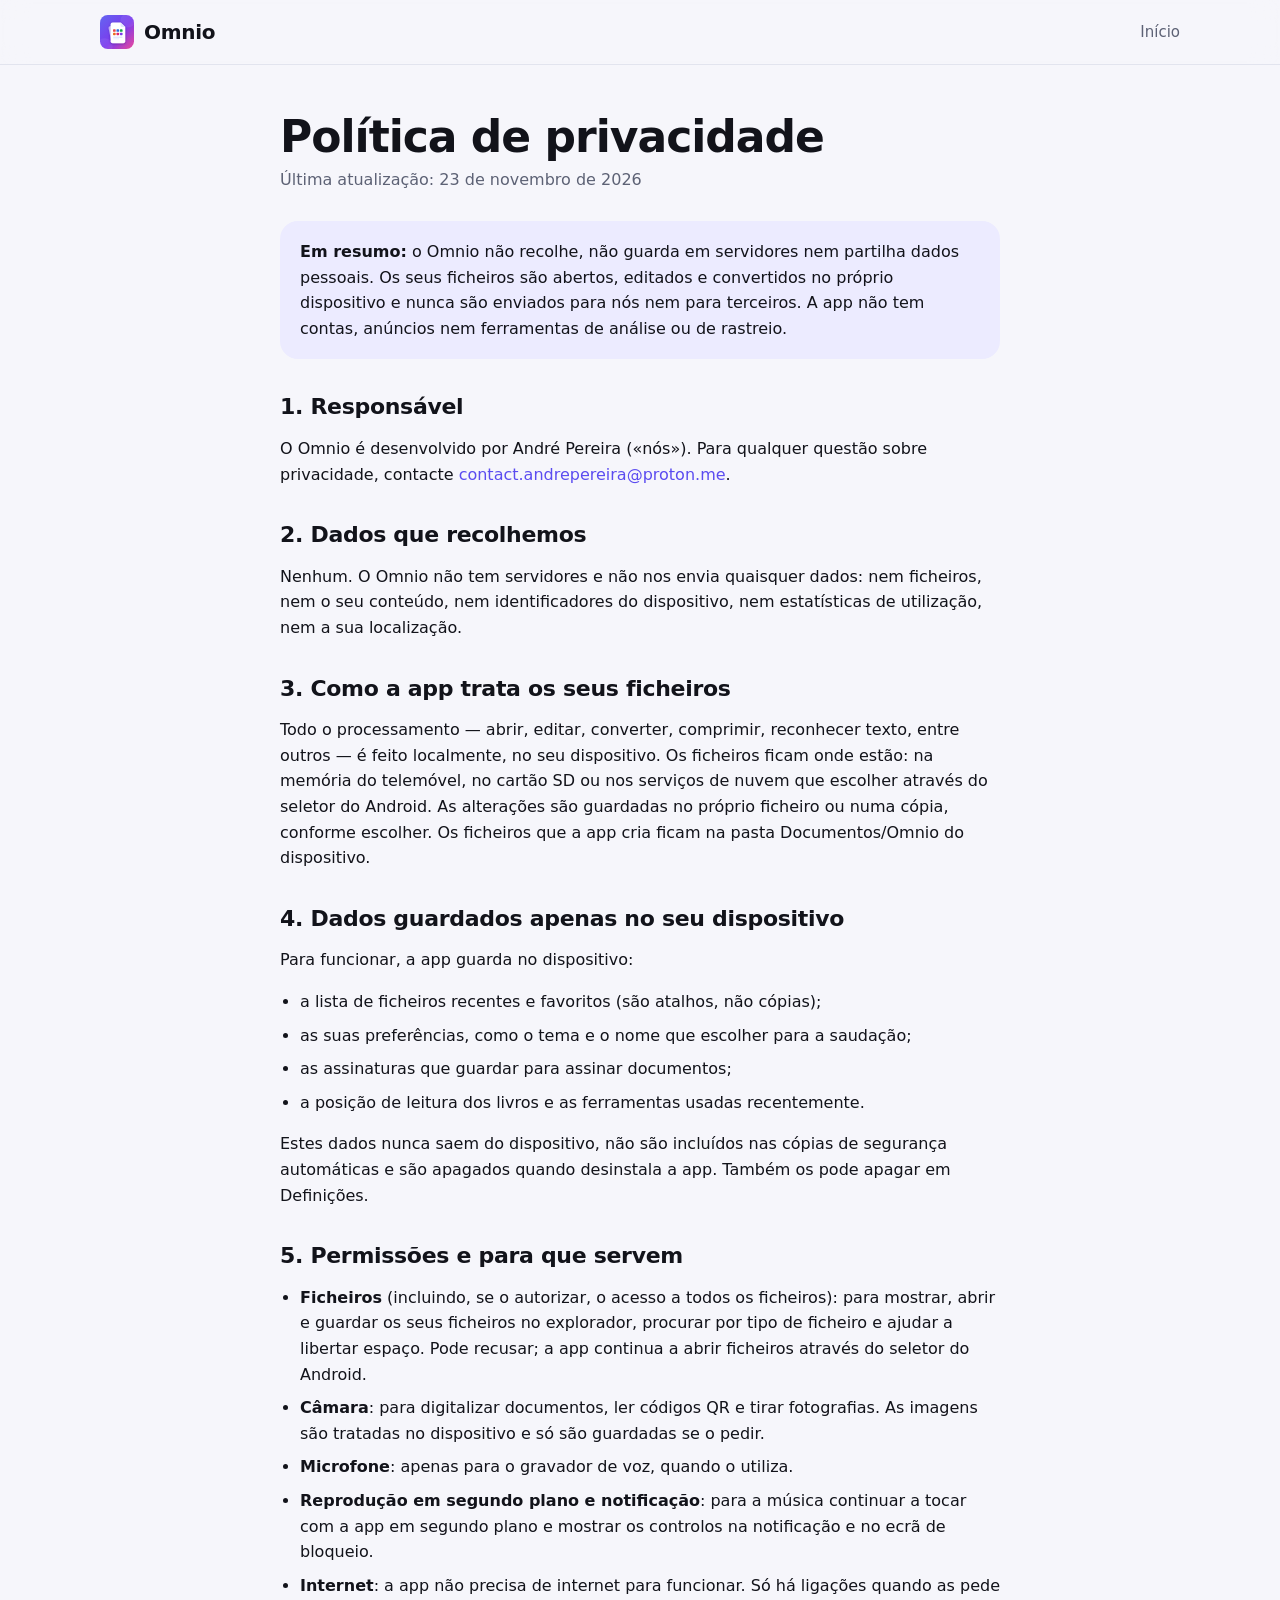
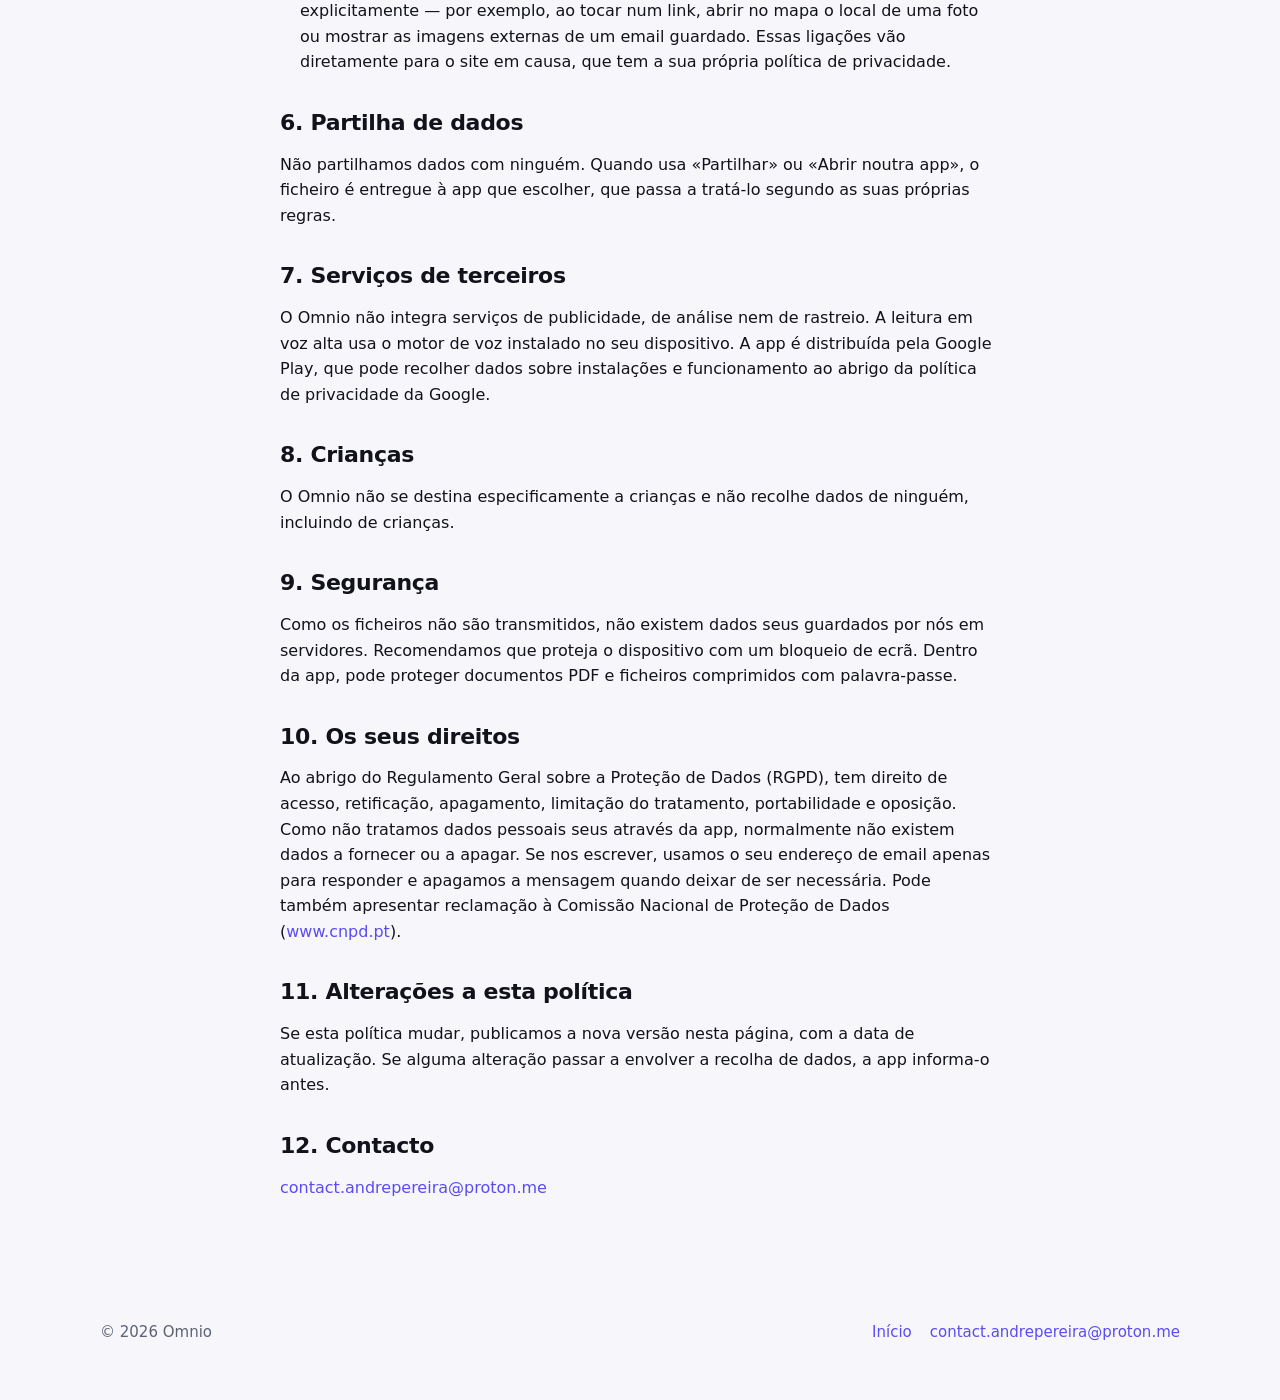
==== privacidade.html @ fa13747e "Site do Omnio e política de privacidade Co-Authored-By: Claude Opus 5.5 <noreply@anthropic.com> Clau" ====
<!doctype html>
<html lang="pt-PT">
<head>
  <meta charset="utf-8" />
  <meta name="viewport" content="width=device-width, initial-scale=1" />
  <title>Política de privacidade · Omnio</title>
  <meta name="description" content="Política de privacidade do Omnio: a app não recolhe, não guarda em servidores nem partilha dados pessoais." />
  <meta name="theme-color" content="#5b4cf0" />
  <link rel="icon" href="img/icone.svg" type="image/svg+xml" />
  <link rel="stylesheet" href="style.css" />
</head>
<body>
  <header class="top">
    <div class="wrap">
      <a class="logo" href="./"><img src="img/icone.svg" alt="" />Omnio</a>
      <nav class="nav"><a href="./">Início</a></nav>
    </div>
  </header>

  <main class="doc" id="politica">
    <h1>Política de privacidade</h1>
    <p class="date">Última atualização: 23 de novembro de 2026</p>

    <div class="summary">
      <strong>Em resumo:</strong> o Omnio não recolhe, não guarda em servidores nem partilha dados pessoais. Os seus ficheiros são abertos, editados e convertidos no próprio dispositivo e nunca são enviados para nós nem para terceiros. A app não tem contas, anúncios nem ferramentas de análise ou de rastreio.
    </div>

    <h2>1. Responsável</h2>
    <p>O Omnio é desenvolvido por André Pereira («nós»). Para qualquer questão sobre privacidade, contacte <a href="mailto:contact.andrepereira@proton.me">contact.andrepereira@proton.me</a>.</p>

    <h2>2. Dados que recolhemos</h2>
    <p>Nenhum. O Omnio não tem servidores e não nos envia quaisquer dados: nem ficheiros, nem o seu conteúdo, nem identificadores do dispositivo, nem estatísticas de utilização, nem a sua localização.</p>

    <h2>3. Como a app trata os seus ficheiros</h2>
    <p>Todo o processamento — abrir, editar, converter, comprimir, reconhecer texto, entre outros — é feito localmente, no seu dispositivo. Os ficheiros ficam onde estão: na memória do telemóvel, no cartão SD ou nos serviços de nuvem que escolher através do seletor do Android. As alterações são guardadas no próprio ficheiro ou numa cópia, conforme escolher. Os ficheiros que a app cria ficam na pasta Documentos/Omnio do dispositivo.</p>

    <h2>4. Dados guardados apenas no seu dispositivo</h2>
    <p>Para funcionar, a app guarda no dispositivo:</p>
    <ul>
      <li>a lista de ficheiros recentes e favoritos (são atalhos, não cópias);</li>
      <li>as suas preferências, como o tema e o nome que escolher para a saudação;</li>
      <li>as assinaturas que guardar para assinar documentos;</li>
      <li>a posição de leitura dos livros e as ferramentas usadas recentemente.</li>
    </ul>
    <p>Estes dados nunca saem do dispositivo, não são incluídos nas cópias de segurança automáticas e são apagados quando desinstala a app. Também os pode apagar em Definições.</p>

    <h2>5. Permissões e para que servem</h2>
    <ul>
      <li><strong>Ficheiros</strong> (incluindo, se o autorizar, o acesso a todos os ficheiros): para mostrar, abrir e guardar os seus ficheiros no explorador, procurar por tipo de ficheiro e ajudar a libertar espaço. Pode recusar; a app continua a abrir ficheiros através do seletor do Android.</li>
      <li><strong>Câmara</strong>: para digitalizar documentos, ler códigos QR e tirar fotografias. As imagens são tratadas no dispositivo e só são guardadas se o pedir.</li>
      <li><strong>Microfone</strong>: apenas para o gravador de voz, quando o utiliza.</li>
      <li><strong>Reprodução em segundo plano e notificação</strong>: para a música continuar a tocar com a app em segundo plano e mostrar os controlos na notificação e no ecrã de bloqueio.</li>
      <li><strong>Internet</strong>: a app não precisa de internet para funcionar. Só há ligações quando as pede explicitamente — por exemplo, ao tocar num link, abrir no mapa o local de uma foto ou mostrar as imagens externas de um email guardado. Essas ligações vão diretamente para o site em causa, que tem a sua própria política de privacidade.</li>
    </ul>

    <h2>6. Partilha de dados</h2>
    <p>Não partilhamos dados com ninguém. Quando usa «Partilhar» ou «Abrir noutra app», o ficheiro é entregue à app que escolher, que passa a tratá-lo segundo as suas próprias regras.</p>

    <h2>7. Serviços de terceiros</h2>
    <p>O Omnio não integra serviços de publicidade, de análise nem de rastreio. A leitura em voz alta usa o motor de voz instalado no seu dispositivo. A app é distribuída pela Google Play, que pode recolher dados sobre instalações e funcionamento ao abrigo da política de privacidade da Google.</p>

    <h2>8. Crianças</h2>
    <p>O Omnio não se destina especificamente a crianças e não recolhe dados de ninguém, incluindo de crianças.</p>

    <h2>9. Segurança</h2>
    <p>Como os ficheiros não são transmitidos, não existem dados seus guardados por nós em servidores. Recomendamos que proteja o dispositivo com um bloqueio de ecrã. Dentro da app, pode proteger documentos PDF e ficheiros comprimidos com palavra-passe.</p>

    <h2>10. Os seus direitos</h2>
    <p>Ao abrigo do Regulamento Geral sobre a Proteção de Dados (RGPD), tem direito de acesso, retificação, apagamento, limitação do tratamento, portabilidade e oposição. Como não tratamos dados pessoais seus através da app, normalmente não existem dados a fornecer ou a apagar. Se nos escrever, usamos o seu endereço de email apenas para responder e apagamos a mensagem quando deixar de ser necessária. Pode também apresentar reclamação à Comissão Nacional de Proteção de Dados (<a href="https://www.cnpd.pt">www.cnpd.pt</a>).</p>

    <h2>11. Alterações a esta política</h2>
    <p>Se esta política mudar, publicamos a nova versão nesta página, com a data de atualização. Se alguma alteração passar a envolver a recolha de dados, a app informa-o antes.</p>

    <h2>12. Contacto</h2>
    <p><a href="mailto:contact.andrepereira@proton.me">contact.andrepereira@proton.me</a></p>
  </main>

  <footer>
    <div class="wrap">
      <span>© 2026 Omnio</span>
      <nav>
        <a href="./">Início</a>
        <a href="mailto:contact.andrepereira@proton.me">contact.andrepereira@proton.me</a>
      </nav>
    </div>
  </footer>
</body>
</html>
---- style.css ----
:root {
  --bg: #f6f6fb;
  --surface: #ffffff;
  --surface2: #eef0f7;
  --fg: #12131a;
  --muted: #5d6275;
  --line: #e2e4ee;
  --accent: #5b4cf0;
  --accent-soft: #ecebff;
  --grad: linear-gradient(120deg, #4f46e5 0%, #7c3aed 55%, #ec4899 100%);
  --radius: 22px;
  --shadow: 0 18px 50px rgba(30, 27, 75, 0.12);
  color-scheme: light;
}
@media (prefers-color-scheme: dark) {
  :root {
    --bg: #0d0e14;
    --surface: #161823;
    --surface2: #1e2130;
    --fg: #eceef6;
    --muted: #a0a5ba;
    --line: #262a3b;
    --accent: #8b80ff;
    --accent-soft: #23214a;
    --shadow: 0 18px 50px rgba(0, 0, 0, 0.45);
    color-scheme: dark;
  }
}

* { box-sizing: border-box; }
html { scroll-behavior: smooth; -webkit-text-size-adjust: 100%; }
body {
  margin: 0;
  background: var(--bg);
  color: var(--fg);
  font: 16px/1.6 system-ui, -apple-system, "Segoe UI", Roboto, "Helvetica Neue", Arial, sans-serif;
}
img { max-width: 100%; display: block; }
a { color: var(--accent); text-decoration: none; }
a:hover { text-decoration: underline; }
.wrap { max-width: 1120px; margin: 0 auto; padding: 0 20px; }

/* cabeçalho */
.top { position: sticky; top: 0; z-index: 10; background: color-mix(in srgb, var(--bg) 82%, transparent); backdrop-filter: blur(14px); border-bottom: 1px solid var(--line); }
.top .wrap { display: flex; align-items: center; justify-content: space-between; height: 64px; }
.logo { display: flex; align-items: center; gap: 10px; font-weight: 800; font-size: 20px; color: var(--fg); letter-spacing: -0.3px; }
.logo:hover { text-decoration: none; }
.logo img { width: 34px; height: 34px; }
.nav { display: flex; gap: 22px; font-size: 15px; }
.nav a { color: var(--muted); font-weight: 500; }
.nav a:hover { color: var(--fg); text-decoration: none; }
@media (max-width: 640px) { .nav a.opt { display: none; } }

/* destaque */
.hero { position: relative; overflow: hidden; background: var(--grad); color: #fff; }
.hero::before, .hero::after { content: ""; position: absolute; border-radius: 50%; background: #fff; opacity: 0.07; }
.hero::before { width: 520px; height: 520px; right: -160px; top: -220px; }
.hero::after { width: 380px; height: 380px; left: -140px; bottom: -200px; }
.hero .wrap { position: relative; display: grid; grid-template-columns: 1.1fr 0.9fr; gap: 40px; align-items: center; padding-top: 72px; padding-bottom: 72px; }
.hero h1 { font-size: clamp(40px, 6vw, 64px); line-height: 1.04; margin: 0 0 18px; letter-spacing: -1.5px; font-weight: 800; }
.hero p.lead { font-size: clamp(18px, 2.2vw, 22px); margin: 0 0 28px; opacity: 0.94; max-width: 560px; }
.badges { display: flex; flex-wrap: wrap; gap: 10px; margin: 0 0 30px; padding: 0; list-style: none; }
.badges li { background: rgba(255, 255, 255, 0.16); border: 1px solid rgba(255, 255, 255, 0.25); border-radius: 999px; padding: 6px 14px; font-size: 14px; font-weight: 600; }
.cta { display: inline-flex; align-items: center; gap: 12px; background: #fff; color: #1e1b4b; border-radius: 16px; padding: 14px 22px; font-weight: 700; font-size: 16px; box-shadow: 0 12px 30px rgba(15, 16, 34, 0.25); }
.cta:hover { text-decoration: none; transform: translateY(-1px); }
.cta small { display: block; font-weight: 500; font-size: 12px; color: #5d6275; }
.cta svg { width: 26px; height: 26px; }
.cta[aria-disabled="true"] { cursor: default; }
.phones { position: relative; height: 560px; }
.phone { position: absolute; width: 250px; aspect-ratio: 9 / 16; border-radius: 34px; background: #0f1022; padding: 9px; box-shadow: 0 30px 70px rgba(15, 16, 34, 0.45); }
.phone img { width: 100%; height: 100%; object-fit: cover; border-radius: 26px; }
.phones .p1 { right: 150px; top: 60px; transform: rotate(-7deg); }
.phones .p2 { right: 0; top: 0; transform: rotate(5deg); }
@media (max-width: 900px) {
  .hero .wrap { grid-template-columns: 1fr; padding-top: 48px; padding-bottom: 40px; }
  .phones { height: 430px; }
  .phone { width: 200px; }
  .phones .p1 { left: calc(50% - 178px); right: auto; top: 40px; }
  .phones .p2 { left: calc(50% - 16px); right: auto; }
}

/* secções */
section { padding: 72px 0; }
.kicker { color: var(--accent); font-weight: 700; font-size: 14px; letter-spacing: 0.08em; text-transform: uppercase; margin: 0 0 8px; }
h2 { font-size: clamp(28px, 4vw, 40px); line-height: 1.12; margin: 0 0 14px; letter-spacing: -0.8px; }
.sub { color: var(--muted); font-size: 18px; max-width: 680px; margin: 0 0 40px; }

.grid { display: grid; grid-template-columns: repeat(3, 1fr); gap: 18px; }
@media (max-width: 900px) { .grid { grid-template-columns: repeat(2, 1fr); } }
@media (max-width: 600px) { .grid { grid-template-columns: 1fr; } }
.card { background: var(--surface); border: 1px solid var(--line); border-radius: var(--radius); padding: 24px; }
.card .ico { width: 46px; height: 46px; border-radius: 14px; display: grid; place-items: center; margin-bottom: 14px; }
.card .ico svg { width: 24px; height: 24px; }
.card h3 { margin: 0 0 8px; font-size: 19px; letter-spacing: -0.2px; }
.card ul { margin: 0; padding-left: 18px; color: var(--muted); font-size: 15px; }
.card li { margin: 4px 0; }

/* capturas */
.shots { display: flex; gap: 18px; overflow-x: auto; padding: 6px 20px 26px; scroll-snap-type: x mandatory; scrollbar-width: thin; }
.shots figure { margin: 0; flex: 0 0 220px; scroll-snap-align: start; }
.shots img { border-radius: 24px; border: 1px solid var(--line); box-shadow: var(--shadow); aspect-ratio: 9 / 16; object-fit: cover; background: var(--surface2); }
.shots figcaption { text-align: center; font-size: 14px; color: var(--muted); margin-top: 10px; font-weight: 500; }

/* privacidade */
.privacy { background: var(--surface); border-top: 1px solid var(--line); border-bottom: 1px solid var(--line); }
.points { display: grid; grid-template-columns: repeat(4, 1fr); gap: 16px; }
@media (max-width: 900px) { .points { grid-template-columns: repeat(2, 1fr); } }
@media (max-width: 520px) { .points { grid-template-columns: 1fr; } }
.point { background: var(--bg); border: 1px solid var(--line); border-radius: 18px; padding: 20px; }
.point b { display: block; font-size: 17px; margin-bottom: 4px; }
.point span { color: var(--muted); font-size: 15px; }

/* perguntas */
details { background: var(--surface); border: 1px solid var(--line); border-radius: 18px; padding: 4px 20px; margin-bottom: 12px; }
summary { cursor: pointer; font-weight: 600; font-size: 17px; padding: 14px 0; list-style: none; display: flex; justify-content: space-between; gap: 16px; }
summary::-webkit-details-marker { display: none; }
summary::after { content: "+"; color: var(--accent); font-size: 22px; line-height: 1; }
details[open] summary::after { content: "–"; }
details p { margin: 0 0 16px; color: var(--muted); }

/* rodapé */
footer { padding: 40px 0 56px; color: var(--muted); font-size: 15px; }
footer .wrap { display: flex; flex-wrap: wrap; gap: 16px 28px; align-items: center; justify-content: space-between; }
footer nav { display: flex; flex-wrap: wrap; gap: 18px; }

/* páginas de texto (política de privacidade) */
.doc { max-width: 760px; margin: 0 auto; padding: 48px 20px 64px; }
.doc h1 { font-size: clamp(32px, 5vw, 44px); line-height: 1.1; margin: 0 0 6px; letter-spacing: -1px; }
.doc .date { color: var(--muted); margin: 0 0 28px; }
.doc .summary { background: var(--accent-soft); border-radius: 18px; padding: 18px 20px; margin: 0 0 32px; }
.doc h2 { font-size: 22px; margin: 36px 0 10px; letter-spacing: -0.3px; }
.doc p, .doc li { color: var(--fg); }
.doc ul { padding-left: 20px; }
.doc li { margin: 8px 0; }
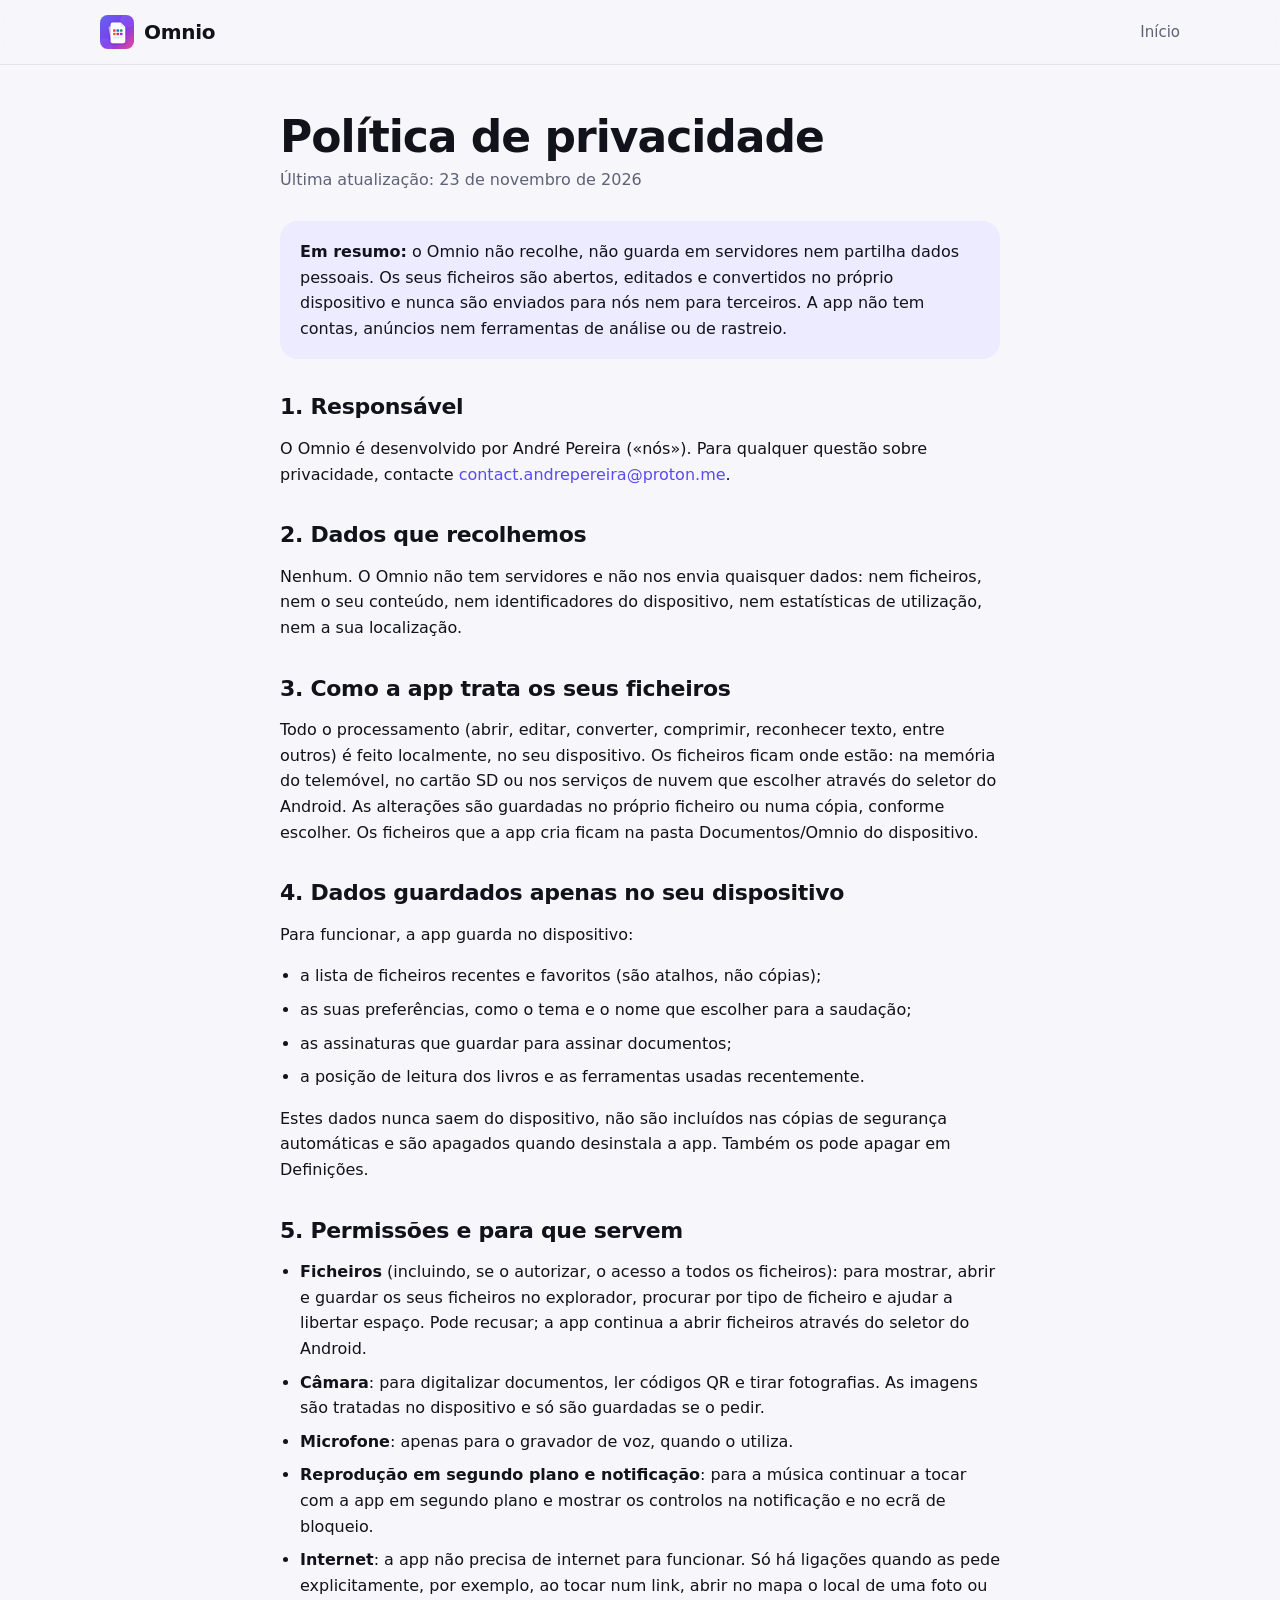
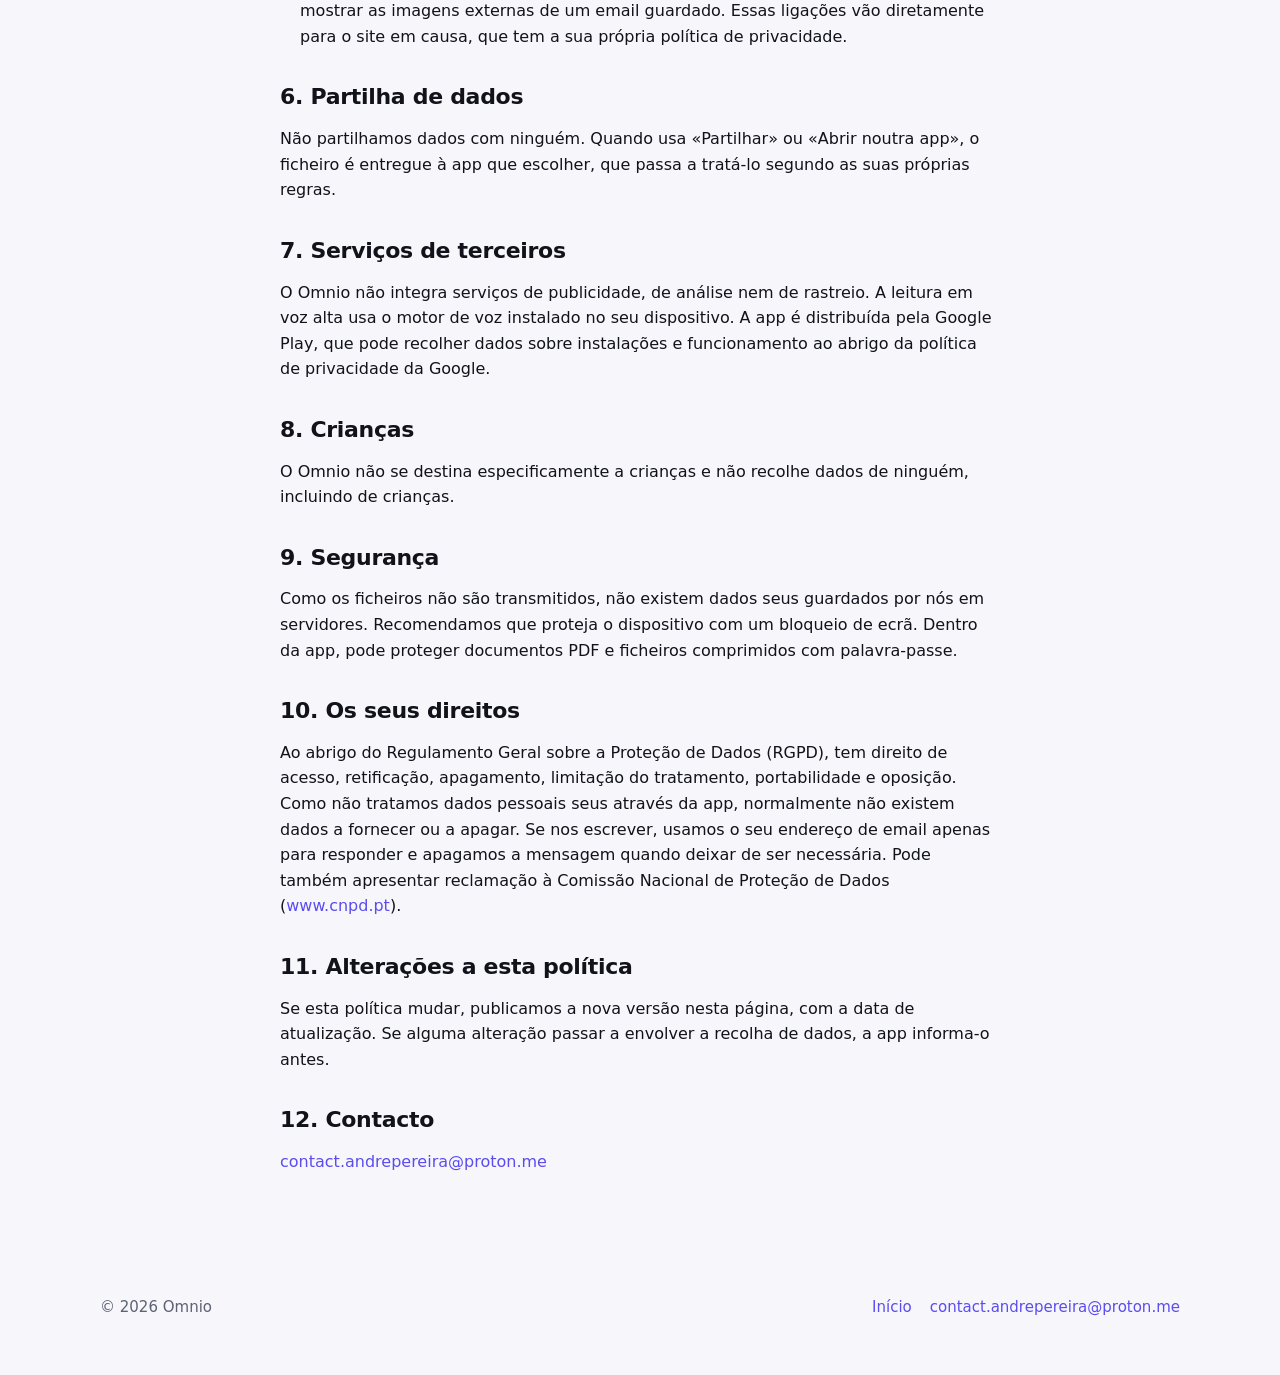
==== commit 54636a77: "Refactor privacy policy text for clarity" ====
--- a/privacidade.html
+++ b/privacidade.html
@@ -32,7 +32,7 @@
     <p>Nenhum. O Omnio não tem servidores e não nos envia quaisquer dados: nem ficheiros, nem o seu conteúdo, nem identificadores do dispositivo, nem estatísticas de utilização, nem a sua localização.</p>
 
     <h2>3. Como a app trata os seus ficheiros</h2>
-    <p>Todo o processamento — abrir, editar, converter, comprimir, reconhecer texto, entre outros — é feito localmente, no seu dispositivo. Os ficheiros ficam onde estão: na memória do telemóvel, no cartão SD ou nos serviços de nuvem que escolher através do seletor do Android. As alterações são guardadas no próprio ficheiro ou numa cópia, conforme escolher. Os ficheiros que a app cria ficam na pasta Documentos/Omnio do dispositivo.</p>
+    <p>Todo o processamento (abrir, editar, converter, comprimir, reconhecer texto, entre outros) é feito localmente, no seu dispositivo. Os ficheiros ficam onde estão: na memória do telemóvel, no cartão SD ou nos serviços de nuvem que escolher através do seletor do Android. As alterações são guardadas no próprio ficheiro ou numa cópia, conforme escolher. Os ficheiros que a app cria ficam na pasta Documentos/Omnio do dispositivo.</p>
 
     <h2>4. Dados guardados apenas no seu dispositivo</h2>
     <p>Para funcionar, a app guarda no dispositivo:</p>
@@ -50,7 +50,7 @@
       <li><strong>Câmara</strong>: para digitalizar documentos, ler códigos QR e tirar fotografias. As imagens são tratadas no dispositivo e só são guardadas se o pedir.</li>
       <li><strong>Microfone</strong>: apenas para o gravador de voz, quando o utiliza.</li>
       <li><strong>Reprodução em segundo plano e notificação</strong>: para a música continuar a tocar com a app em segundo plano e mostrar os controlos na notificação e no ecrã de bloqueio.</li>
-      <li><strong>Internet</strong>: a app não precisa de internet para funcionar. Só há ligações quando as pede explicitamente — por exemplo, ao tocar num link, abrir no mapa o local de uma foto ou mostrar as imagens externas de um email guardado. Essas ligações vão diretamente para o site em causa, que tem a sua própria política de privacidade.</li>
+      <li><strong>Internet</strong>: a app não precisa de internet para funcionar. Só há ligações quando as pede explicitamente, por exemplo, ao tocar num link, abrir no mapa o local de uma foto ou mostrar as imagens externas de um email guardado. Essas ligações vão diretamente para o site em causa, que tem a sua própria política de privacidade.</li>
     </ul>
 
     <h2>6. Partilha de dados</h2>
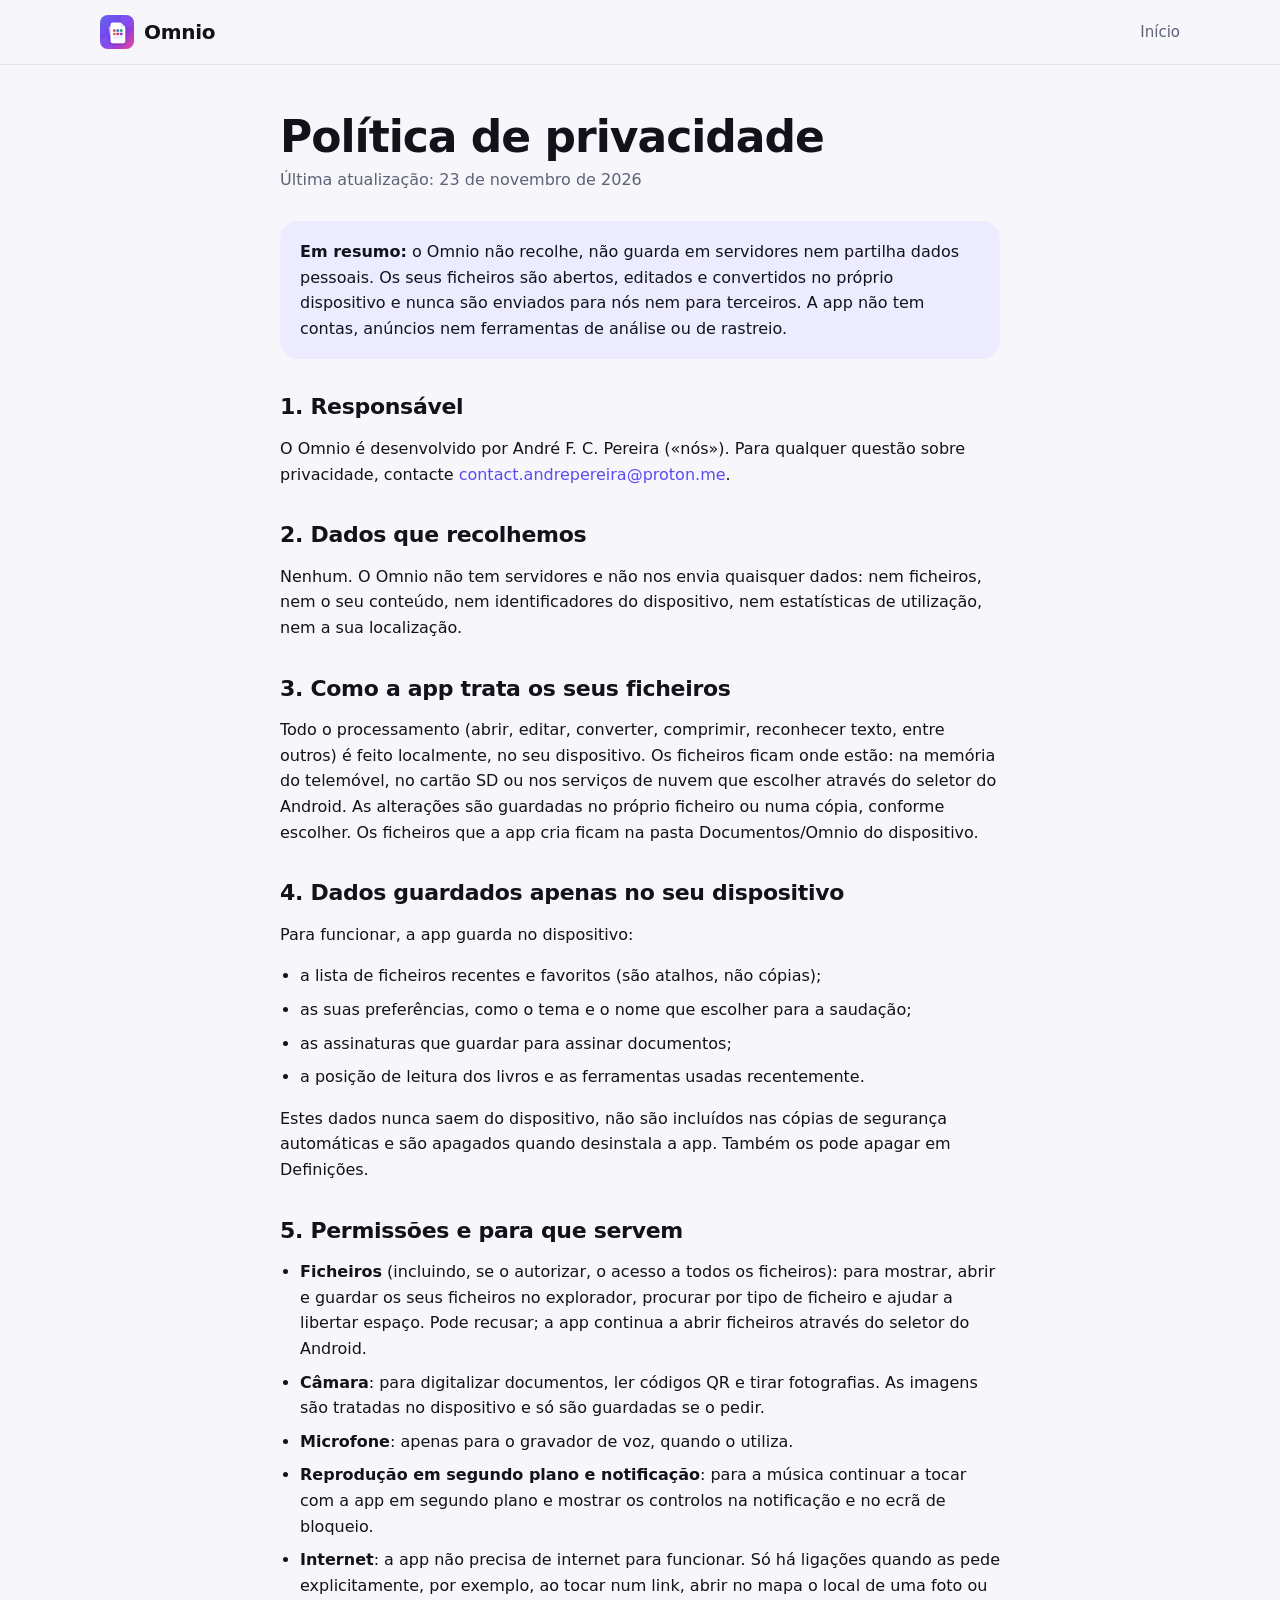
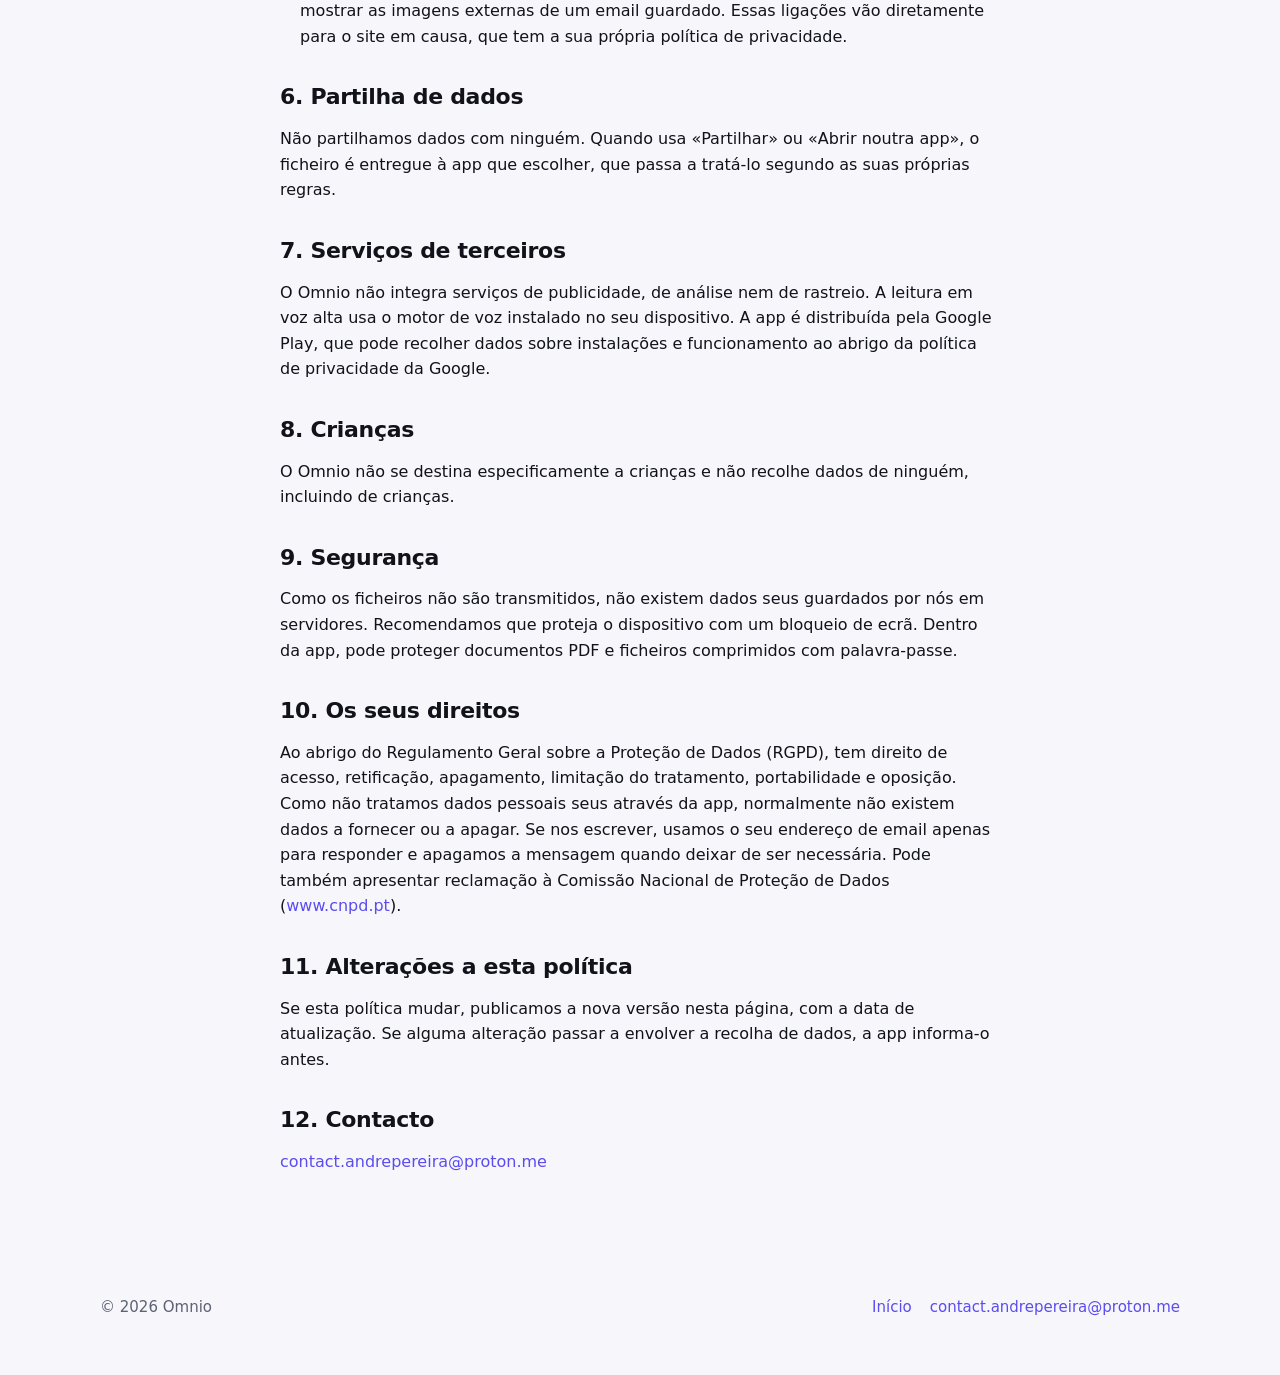
==== commit 270170f9: "Nome do programador: André F. C. Pereira; publicar automaticamente o que entra no main Co-Authored-B" ====
--- a/privacidade.html
+++ b/privacidade.html
@@ -26,7 +26,7 @@
     </div>
 
     <h2>1. Responsável</h2>
-    <p>O Omnio é desenvolvido por André Pereira («nós»). Para qualquer questão sobre privacidade, contacte <a href="mailto:contact.andrepereira@proton.me">contact.andrepereira@proton.me</a>.</p>
+    <p>O Omnio é desenvolvido por André F. C. Pereira («nós»). Para qualquer questão sobre privacidade, contacte <a href="mailto:contact.andrepereira@proton.me">contact.andrepereira@proton.me</a>.</p>
 
     <h2>2. Dados que recolhemos</h2>
     <p>Nenhum. O Omnio não tem servidores e não nos envia quaisquer dados: nem ficheiros, nem o seu conteúdo, nem identificadores do dispositivo, nem estatísticas de utilização, nem a sua localização.</p>
